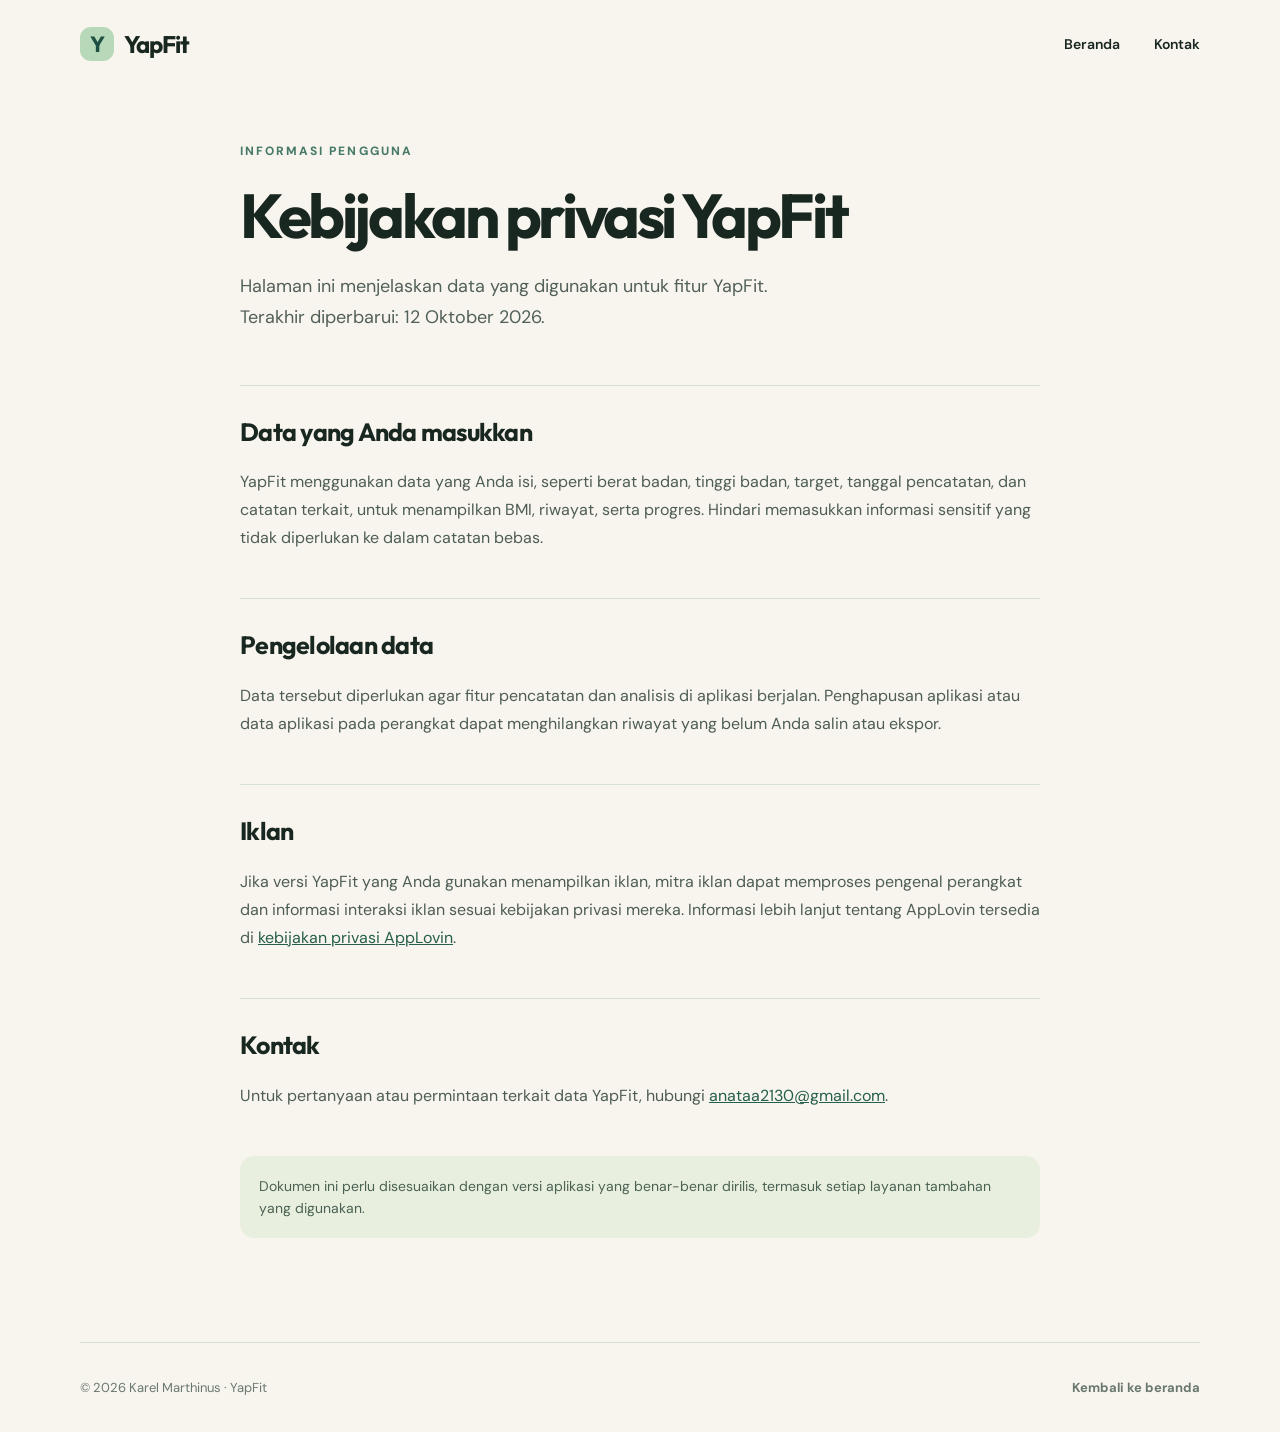
==== yapfit/privacy.html @ 2a293a20 "Publish YapFit developer website" ====
<!doctype html>
<html lang="id">
<head><meta charset="utf-8"><meta name="viewport" content="width=device-width, initial-scale=1"><meta name="theme-color" content="#f8f5ee"><meta name="description" content="Informasi privasi YapFit."><title>Privasi · YapFit</title><link rel="stylesheet" href="style.css"></head>
<body>
  <header class="topbar wrap"><a class="brand" href="./"><span class="mark">Y</span> YapFit</a><nav aria-label="Navigasi utama"><a href="./">Beranda</a><a href="mailto:anataa2130@gmail.com">Kontak</a></nav></header>
  <main class="policy wrap"><p class="eyebrow">INFORMASI PENGGUNA</p><h1>Kebijakan privasi YapFit</h1><p class="lead">Halaman ini menjelaskan data yang digunakan untuk fitur YapFit. Terakhir diperbarui: 12 Oktober 2026.</p>
  <section><h2>Data yang Anda masukkan</h2><p>YapFit menggunakan data yang Anda isi, seperti berat badan, tinggi badan, target, tanggal pencatatan, dan catatan terkait, untuk menampilkan BMI, riwayat, serta progres. Hindari memasukkan informasi sensitif yang tidak diperlukan ke dalam catatan bebas.</p></section>
  <section><h2>Pengelolaan data</h2><p>Data tersebut diperlukan agar fitur pencatatan dan analisis di aplikasi berjalan. Penghapusan aplikasi atau data aplikasi pada perangkat dapat menghilangkan riwayat yang belum Anda salin atau ekspor.</p></section>
  <section><h2>Iklan</h2><p>Jika versi YapFit yang Anda gunakan menampilkan iklan, mitra iklan dapat memproses pengenal perangkat dan informasi interaksi iklan sesuai kebijakan privasi mereka. Informasi lebih lanjut tentang AppLovin tersedia di <a href="https://www.applovin.com/privacy/" rel="noopener noreferrer">kebijakan privasi AppLovin</a>.</p></section>
  <section><h2>Kontak</h2><p>Untuk pertanyaan atau permintaan terkait data YapFit, hubungi <a href="mailto:anataa2130@gmail.com">anataa2130@gmail.com</a>.</p></section>
  <p class="policy-note">Dokumen ini perlu disesuaikan dengan versi aplikasi yang benar-benar dirilis, termasuk setiap layanan tambahan yang digunakan.</p>
  </main><footer class="wrap"><span>© 2026 Karel Marthinus · YapFit</span><a href="./">Kembali ke beranda</a></footer>
</body></html>
---- yapfit/style.css ----
@import url('https://fonts.googleapis.com/css2?family=DM+Sans:wght@400;500;600;700&family=Outfit:wght@400;500;600;700;800&display=swap');
:root{font-family:'DM Sans',system-ui,sans-serif;color:#192721;background:#f8f5ee}*{box-sizing:border-box}html{scroll-behavior:smooth}body{margin:0}a{color:inherit}h1,h2,h3,p{margin-top:0}.wrap{width:min(1120px,calc(100% - 48px));margin-inline:auto}.topbar{height:88px;display:flex;align-items:center;justify-content:space-between}.brand{text-decoration:none;font:700 24px Outfit,system-ui,sans-serif;display:flex;align-items:center;gap:10px;letter-spacing:-.04em}.mark{display:grid;place-items:center;width:34px;height:34px;background:#b8d9b9;border-radius:11px;color:#205044;font-size:22px}.topbar nav{display:flex;gap:34px}.topbar nav a{text-decoration:none;font-weight:600;font-size:14px}.topbar nav a:hover,footer a:hover{text-decoration:underline}.hero{min-height:650px;display:grid;grid-template-columns:1fr 1fr;align-items:center;gap:48px;padding:55px 0 88px}.eyebrow{font-size:12px;font-weight:800;letter-spacing:.17em;color:#477a68}.hero h1,.policy h1{font:700 clamp(44px,5.1vw,70px)/1.07 Outfit,system-ui,sans-serif;letter-spacing:-.055em;margin:23px 0}.hero h1 em{font-style:normal;color:#7dad78}.lead{font-size:18px;line-height:1.7;color:#516059;max-width:590px}.button{display:inline-flex;align-items:center;justify-content:space-between;gap:28px;margin-top:24px;background:#224f42;color:#fff;text-decoration:none;border-radius:14px;padding:16px 23px;font-weight:700;box-shadow:0 12px 30px #224f4222}.button:hover{background:#163d33}.status{font-size:13px;color:#76837d;margin:25px 0 0}.visual{height:500px;position:relative;display:grid;place-items:center;background:#e9efdf;border-radius:40px;overflow:hidden}.circle{position:absolute;border-radius:50%;background:#cfddc6}.c1{width:500px;height:500px;right:-230px;top:-240px}.c2{width:360px;height:360px;left:-180px;bottom:-185px}.phone{position:relative;width:245px;height:425px;background:#fff;border:8px solid #1e3430;border-radius:35px;padding:27px 17px;box-shadow:26px 35px 45px #41624c3b;transform:rotate(-6deg);z-index:1}.phone-head{display:flex;justify-content:space-between;align-items:center;color:#214c3c}.phone-logo{font:800 18px Outfit}.phone-kicker{font-size:9px;font-weight:800;letter-spacing:.14em;color:#81a091;margin-top:36px}.phone strong{font:700 26px/1.12 Outfit;letter-spacing:-.04em}.chart{height:110px;margin:20px 0;display:flex;align-items:flex-end;justify-content:space-between;gap:7px}.chart span{width:21px;border-radius:8px 8px 3px 3px;background:#bfd9ba}.chart span:nth-child(1){height:80%}.chart span:nth-child(2){height:62%}.chart span:nth-child(3){height:73%}.chart span:nth-child(4){height:54%}.chart span:nth-child(5){height:60%}.chart span:nth-child(6){height:41%}.chart span:nth-child(7){height:35%;background:#447f61}.phone-card{background:#f4f7ee;border-radius:13px;padding:14px}.phone-card b,.phone-card small{display:block}.phone-card b{font-size:12px}.phone-card small{font-size:9px;color:#708178;margin-top:4px}.sticker{position:absolute;z-index:2;right:25px;bottom:41px;width:112px;height:112px;border-radius:50%;display:grid;place-content:center;text-align:center;background:#ffdeb0;color:#57472b;font:700 13px/1.2 Outfit;transform:rotate(11deg);box-shadow:0 12px 20px #7b6d4a22}.features{background:#ecf1e9;padding:85px 0 95px}.features h2,.contact h2{font:700 clamp(32px,3.5vw,46px)/1.15 Outfit;letter-spacing:-.045em;max-width:650px}.grid{display:grid;grid-template-columns:repeat(3,1fr);gap:18px;margin-top:42px}.grid article{background:#fff;border-radius:22px;padding:30px;min-height:220px}.icon{font:700 13px Outfit;color:#398367;background:#e7f2e7;border-radius:9px;padding:9px}.grid h3{font:700 24px Outfit;margin:30px 0 12px}.grid p,.contact p{color:#596b60;line-height:1.6}.contact{padding:78px 0;display:flex;align-items:end;justify-content:space-between;gap:24px}.contact h2{margin-bottom:8px}.contact a{font-weight:700;color:#265f4b;text-underline-offset:5px}footer{border-top:1px solid #d8e1d5;min-height:90px;display:flex;align-items:center;justify-content:space-between;gap:20px;font-size:13px;color:#69786e}footer a{font-weight:700;text-decoration:none}.policy{padding:55px 0 90px;max-width:800px}.policy h1{font-size:clamp(42px,5vw,62px)}.policy .lead{margin-bottom:52px}.policy section{border-top:1px solid #d8e1d5;padding:30px 0}.policy h2{font:700 25px Outfit;letter-spacing:-.03em}.policy section p{line-height:1.75;color:#4d5d54}.policy section a{color:#265f4b}.policy-note{border-radius:14px;background:#e9efdf;padding:19px;line-height:1.6;font-size:14px;color:#4a6254}@media(max-width:760px){.wrap{width:min(100% - 36px,560px)}.topbar{height:74px}.topbar nav{gap:16px}.topbar nav a{font-size:12px}.hero{grid-template-columns:1fr;gap:32px;padding:45px 0 65px}.hero h1{font-size:46px}.lead{font-size:16px}.visual{height:410px}.phone{transform:rotate(-6deg) scale(.83)}.sticker{right:10px;bottom:25px}.features{padding:62px 0}.grid{grid-template-columns:1fr}.grid article{min-height:0}.contact{display:block}.contact a{overflow-wrap:anywhere}.policy{padding:38px 0 65px}}
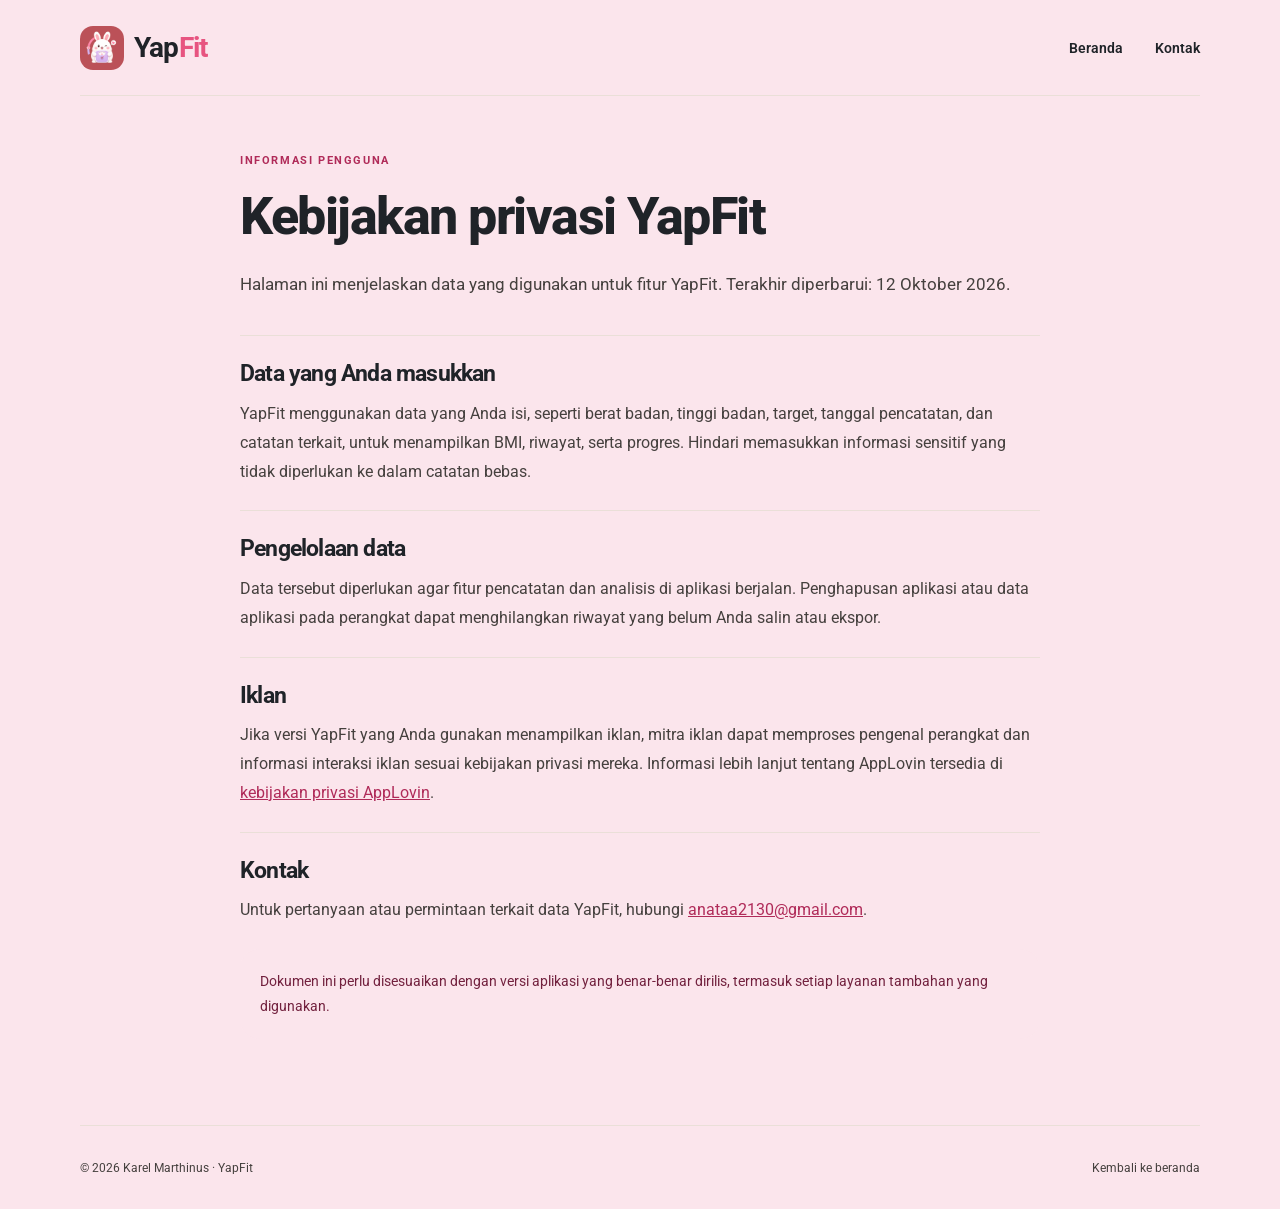
==== commit a9cbbf1e: "Align YapFit website with app branding and interface" ====
--- a/yapfit/privacy.html
+++ b/yapfit/privacy.html
@@ -1,8 +1,8 @@
 <!doctype html>
 <html lang="id">
-<head><meta charset="utf-8"><meta name="viewport" content="width=device-width, initial-scale=1"><meta name="theme-color" content="#f8f5ee"><meta name="description" content="Informasi privasi YapFit."><title>Privasi · YapFit</title><link rel="stylesheet" href="style.css"></head>
+<head><meta charset="utf-8"><meta name="viewport" content="width=device-width, initial-scale=1"><meta name="theme-color" content="#fbe5ec"><meta name="description" content="Informasi privasi YapFit."><title>Privasi · YapFit</title><link rel="icon" href="assets/app-icon.png"><link rel="stylesheet" href="style.css"></head>
 <body>
-  <header class="topbar wrap"><a class="brand" href="./"><span class="mark">Y</span> YapFit</a><nav aria-label="Navigasi utama"><a href="./">Beranda</a><a href="mailto:anataa2130@gmail.com">Kontak</a></nav></header>
+  <header class="topbar wrap"><a class="brand" href="./"><img src="assets/app-icon.png" width="44" height="44" alt=""><span>Yap<span class="fit">Fit</span></span></a><nav aria-label="Navigasi utama"><a href="./">Beranda</a><a href="mailto:anataa2130@gmail.com">Kontak</a></nav></header>
   <main class="policy wrap"><p class="eyebrow">INFORMASI PENGGUNA</p><h1>Kebijakan privasi YapFit</h1><p class="lead">Halaman ini menjelaskan data yang digunakan untuk fitur YapFit. Terakhir diperbarui: 12 Oktober 2026.</p>
   <section><h2>Data yang Anda masukkan</h2><p>YapFit menggunakan data yang Anda isi, seperti berat badan, tinggi badan, target, tanggal pencatatan, dan catatan terkait, untuk menampilkan BMI, riwayat, serta progres. Hindari memasukkan informasi sensitif yang tidak diperlukan ke dalam catatan bebas.</p></section>
   <section><h2>Pengelolaan data</h2><p>Data tersebut diperlukan agar fitur pencatatan dan analisis di aplikasi berjalan. Penghapusan aplikasi atau data aplikasi pada perangkat dapat menghilangkan riwayat yang belum Anda salin atau ekspor.</p></section>
--- a/yapfit/style.css
+++ b/yapfit/style.css
@@ -1,2 +1,150 @@
-@import url('https://fonts.googleapis.com/css2?family=DM+Sans:wght@400;500;600;700&family=Outfit:wght@400;500;600;700;800&display=swap');
-:root{font-family:'DM Sans',system-ui,sans-serif;color:#192721;background:#f8f5ee}*{box-sizing:border-box}html{scroll-behavior:smooth}body{margin:0}a{color:inherit}h1,h2,h3,p{margin-top:0}.wrap{width:min(1120px,calc(100% - 48px));margin-inline:auto}.topbar{height:88px;display:flex;align-items:center;justify-content:space-between}.brand{text-decoration:none;font:700 24px Outfit,system-ui,sans-serif;display:flex;align-items:center;gap:10px;letter-spacing:-.04em}.mark{display:grid;place-items:center;width:34px;height:34px;background:#b8d9b9;border-radius:11px;color:#205044;font-size:22px}.topbar nav{display:flex;gap:34px}.topbar nav a{text-decoration:none;font-weight:600;font-size:14px}.topbar nav a:hover,footer a:hover{text-decoration:underline}.hero{min-height:650px;display:grid;grid-template-columns:1fr 1fr;align-items:center;gap:48px;padding:55px 0 88px}.eyebrow{font-size:12px;font-weight:800;letter-spacing:.17em;color:#477a68}.hero h1,.policy h1{font:700 clamp(44px,5.1vw,70px)/1.07 Outfit,system-ui,sans-serif;letter-spacing:-.055em;margin:23px 0}.hero h1 em{font-style:normal;color:#7dad78}.lead{font-size:18px;line-height:1.7;color:#516059;max-width:590px}.button{display:inline-flex;align-items:center;justify-content:space-between;gap:28px;margin-top:24px;background:#224f42;color:#fff;text-decoration:none;border-radius:14px;padding:16px 23px;font-weight:700;box-shadow:0 12px 30px #224f4222}.button:hover{background:#163d33}.status{font-size:13px;color:#76837d;margin:25px 0 0}.visual{height:500px;position:relative;display:grid;place-items:center;background:#e9efdf;border-radius:40px;overflow:hidden}.circle{position:absolute;border-radius:50%;background:#cfddc6}.c1{width:500px;height:500px;right:-230px;top:-240px}.c2{width:360px;height:360px;left:-180px;bottom:-185px}.phone{position:relative;width:245px;height:425px;background:#fff;border:8px solid #1e3430;border-radius:35px;padding:27px 17px;box-shadow:26px 35px 45px #41624c3b;transform:rotate(-6deg);z-index:1}.phone-head{display:flex;justify-content:space-between;align-items:center;color:#214c3c}.phone-logo{font:800 18px Outfit}.phone-kicker{font-size:9px;font-weight:800;letter-spacing:.14em;color:#81a091;margin-top:36px}.phone strong{font:700 26px/1.12 Outfit;letter-spacing:-.04em}.chart{height:110px;margin:20px 0;display:flex;align-items:flex-end;justify-content:space-between;gap:7px}.chart span{width:21px;border-radius:8px 8px 3px 3px;background:#bfd9ba}.chart span:nth-child(1){height:80%}.chart span:nth-child(2){height:62%}.chart span:nth-child(3){height:73%}.chart span:nth-child(4){height:54%}.chart span:nth-child(5){height:60%}.chart span:nth-child(6){height:41%}.chart span:nth-child(7){height:35%;background:#447f61}.phone-card{background:#f4f7ee;border-radius:13px;padding:14px}.phone-card b,.phone-card small{display:block}.phone-card b{font-size:12px}.phone-card small{font-size:9px;color:#708178;margin-top:4px}.sticker{position:absolute;z-index:2;right:25px;bottom:41px;width:112px;height:112px;border-radius:50%;display:grid;place-content:center;text-align:center;background:#ffdeb0;color:#57472b;font:700 13px/1.2 Outfit;transform:rotate(11deg);box-shadow:0 12px 20px #7b6d4a22}.features{background:#ecf1e9;padding:85px 0 95px}.features h2,.contact h2{font:700 clamp(32px,3.5vw,46px)/1.15 Outfit;letter-spacing:-.045em;max-width:650px}.grid{display:grid;grid-template-columns:repeat(3,1fr);gap:18px;margin-top:42px}.grid article{background:#fff;border-radius:22px;padding:30px;min-height:220px}.icon{font:700 13px Outfit;color:#398367;background:#e7f2e7;border-radius:9px;padding:9px}.grid h3{font:700 24px Outfit;margin:30px 0 12px}.grid p,.contact p{color:#596b60;line-height:1.6}.contact{padding:78px 0;display:flex;align-items:end;justify-content:space-between;gap:24px}.contact h2{margin-bottom:8px}.contact a{font-weight:700;color:#265f4b;text-underline-offset:5px}footer{border-top:1px solid #d8e1d5;min-height:90px;display:flex;align-items:center;justify-content:space-between;gap:20px;font-size:13px;color:#69786e}footer a{font-weight:700;text-decoration:none}.policy{padding:55px 0 90px;max-width:800px}.policy h1{font-size:clamp(42px,5vw,62px)}.policy .lead{margin-bottom:52px}.policy section{border-top:1px solid #d8e1d5;padding:30px 0}.policy h2{font:700 25px Outfit;letter-spacing:-.03em}.policy section p{line-height:1.75;color:#4d5d54}.policy section a{color:#265f4b}.policy-note{border-radius:14px;background:#e9efdf;padding:19px;line-height:1.6;font-size:14px;color:#4a6254}@media(max-width:760px){.wrap{width:min(100% - 36px,560px)}.topbar{height:74px}.topbar nav{gap:16px}.topbar nav a{font-size:12px}.hero{grid-template-columns:1fr;gap:32px;padding:45px 0 65px}.hero h1{font-size:46px}.lead{font-size:16px}.visual{height:410px}.phone{transform:rotate(-6deg) scale(.83)}.sticker{right:10px;bottom:25px}.features{padding:62px 0}.grid{grid-template-columns:1fr}.grid article{min-height:0}.contact{display:block}.contact a{overflow-wrap:anywhere}.policy{padding:38px 0 65px}}
+@import url('https://fonts.googleapis.com/css2?family=Roboto:wght@400;500;600;700;800&display=swap');
+
+:root {
+  font-family: Roboto, Arial, sans-serif;
+  color: #1f2328;
+  background: #fbe5ec;
+  --pink: #e75480;
+  --accent: #b02b59;
+  --background: #fbe5ec;
+  --surface: #fef5f7;
+  --text-secondary: #45403e;
+  --border: #eadfd8;
+}
+* { box-sizing: border-box; }
+html { scroll-behavior: smooth; scroll-padding-top: 24px; }
+body { margin: 0; }
+a { color: inherit; }
+img { max-width: 100%; height: auto; }
+h1, h2, h3, p { margin-top: 0; }
+a:focus-visible { outline: 3px solid var(--accent); outline-offset: 5px; border-radius: 4px; }
+.wrap { width: min(1120px, calc(100% - 64px)); margin-inline: auto; }
+.skip-link { position: absolute; left: 20px; top: -100px; padding: 12px; background: white; z-index: 5; }
+.skip-link:focus { top: 12px; }
+.topbar { min-height: 96px; display: flex; align-items: center; justify-content: space-between; gap: 24px; border-bottom: 1px solid var(--border); }
+.brand { text-decoration: none; font-size: 28px; font-weight: 700; letter-spacing: -.8px; display: flex; align-items: center; gap: 10px; }
+.brand img { border-radius: 13px; }
+.fit { color: var(--pink); }
+.topbar nav { display: flex; gap: 32px; }
+.topbar nav a { font-size: 14px; font-weight: 600; text-decoration: none; padding-block: 12px; }
+.topbar nav a:hover, footer a:hover { color: var(--accent); text-decoration: underline; text-underline-offset: 5px; }
+.hero { display: grid; grid-template-columns: 1.1fr 1fr; align-items: center; gap: 64px; padding-block: 64px 80px; }
+.hero > * { min-width: 0; }
+.eyebrow { font-size: 11px; letter-spacing: 1.6px; font-weight: 700; color: var(--accent); margin-bottom: 18px; line-height: 1.6; }
+.pill { display: inline-flex; align-items: center; gap: 8px; padding: 8px 13px; border: 1px solid #efb9ca; border-radius: 28px; background: var(--surface); letter-spacing: .3px; font-size: 12px; }
+.status-dot { width: 6px; height: 6px; border-radius: 50%; display: inline-block; background: var(--accent); flex-shrink: 0; }
+h1 { font-size: clamp(38px, 4.2vw, 56px); line-height: 1.1; letter-spacing: -2px; font-weight: 800; margin: 12px 0 24px; }
+h1 > span { color: var(--accent); }
+.lead { font-size: 17px; line-height: 1.8; color: var(--text-secondary); max-width: 510px; }
+.hero-actions { display: flex; flex-wrap: wrap; gap: 22px; align-items: center; margin-top: 30px; }
+.button { display: inline-flex; gap: 26px; align-items: center; justify-content: center; background: var(--accent); color: white; border-radius: 18px; padding: 17px 23px; text-decoration: none; font-size: 14px; font-weight: 700; }
+.button:hover { background: #8c2045; }
+.text-link { font-size: 14px; font-weight: 600; text-underline-offset: 5px; color: var(--accent); }
+.status { margin: 16px 0 0; font-size: 12px; line-height: 1.6; color: var(--text-secondary); }
+.bunny-note { display: flex; align-items: center; gap: 12px; margin-top: 34px; }
+.bunny-note img { width: 92px; flex-shrink: 0; }
+.bunny-note p { font-size: 13px; line-height: 1.8; color: var(--text-secondary); margin: 0; }
+.bunny-note strong { color: #72213e; font-weight: 500; }
+.app-preview { margin: 0; background: #ffd3df; border: 1px solid #f2ccd8; border-radius: 32px; padding: 24px 26px 18px; display: flex; flex-direction: column; align-items: center; }
+.preview-label { display: flex; align-items: center; gap: 8px; font-size: 12px; color: #72213e; font-weight: 600; margin-bottom: 20px; }
+.phone { width: 290px; max-width: 100%; background: var(--background); border: 6px solid #3a2830; border-radius: 34px; padding-top: 17px; overflow: hidden; position: relative; box-shadow: 0 18px 35px #72213e20; }
+.phone-camera { width: 7px; height: 7px; background: #3a2830; border-radius: 50%; position: absolute; top: 6px; left: calc(50% - 3.5px); }
+.app-content { padding: 12px 14px 14px; }
+.app-wordmark { font-size: 24px; line-height: 1.2; font-weight: 700; margin-bottom: 14px; letter-spacing: -.7px; }
+.app-greeting { font-size: 20px; line-height: 1.3; margin: 0 0 4px; font-weight: 700; }
+.app-date { font-size: 11px; margin: 0 0 8px; color: var(--text-secondary); }
+.profile-chip { display: inline-flex; gap: 16px; border: 1px solid #c36282; border-radius: 16px; background: var(--surface); padding: 5px 10px; font-size: 10px; font-weight: 500; margin-bottom: 11px; }
+.app-card { background: var(--surface); border: 1px solid #c36282; border-radius: 20px; padding: 12px; margin-bottom: 10px; }
+.app-card > span { font-size: 11px; color: var(--text-secondary); }
+.app-card strong { display: block; font-weight: 700; }
+.app-card p { font-size: 10px; color: var(--text-secondary); line-height: 1.5; margin: 4px 0 0; }
+.weight-card { border-radius: 24px; padding: 17px 12px; }
+.weight-card strong { color: var(--accent); font-size: 36px; line-height: 1.25; margin-top: 5px; }
+.weight-card small { font-size: 26px; }
+.routine-card strong { font-size: 14px; margin-top: 4px; }
+.average-card strong { font-size: 21px; margin-top: 4px; }
+.average-card small { font-size: 14px; }
+.app-cta { color: white; background: var(--accent); border-radius: 14px; text-align: center; font-size: 12px; font-weight: 600; padding: 13px 5px; }
+.app-nav { display: grid; grid-template-columns: repeat(4, 1fr); padding: 8px 7px 12px; gap: 3px; box-shadow: 0 -2px 8px #72213e0b; }
+.app-nav > span { display: flex; flex-direction: column; align-items: center; gap: 4px; font-size: 9px; color: var(--text-secondary); padding: 6px 2px; border-radius: 10px; }
+.app-nav .selected { background: var(--accent); color: white; }
+.app-nav svg { height: 19px; width: 19px; fill: none; stroke: currentColor; stroke-width: 1.8; stroke-linecap: round; stroke-linejoin: round; }
+figcaption { text-align: center; font-size: 10px; line-height: 1.7; color: #72213e; margin-top: 17px; max-width: 310px; }
+.features { padding-block: 24px 64px; }
+.section-heading { display: flex; align-items: flex-end; justify-content: space-between; gap: 42px; margin-bottom: 28px; }
+h2 { font-size: clamp(28px, 3vw, 36px); line-height: 1.2; letter-spacing: -.8px; margin-bottom: 0; }
+.section-heading > p { max-width: 340px; color: var(--text-secondary); font-size: 14px; line-height: 1.8; margin: 0; }
+.feature-grid { display: grid; grid-template-columns: repeat(2, 1fr); gap: 16px; }
+.feature-card { background: var(--surface); border: 1px solid var(--border); border-radius: 24px; padding: 28px; }
+.feature-label { color: var(--accent); font-size: 10px; font-weight: 700; letter-spacing: 1.5px; }
+.feature-card h3 { font-size: 22px; letter-spacing: -.4px; margin: 16px 0 12px; }
+.feature-card p { font-size: 14px; color: var(--text-secondary); line-height: 1.8; margin-bottom: 20px; }
+.detail-chip { display: flex; flex-wrap: wrap; gap: 8px; font-size: 11px; color: #72213e; padding: 12px; background: var(--surface); border-radius: 12px; }
+.mini-segments { display: flex; border: 1px solid #eddae0; border-radius: 16px; padding: 4px; max-width: 260px; }
+.mini-segments span { width: 50%; padding: 8px; text-align: center; font-size: 12px; }
+.mini-segments span:first-child { background: var(--accent); color: white; border-radius: 12px; }
+.swatches { display: flex; gap: 10px; padding-block: 6px; }
+.swatches span { display: block; width: 24px; height: 24px; border-radius: 50%; background: var(--swatch); box-shadow: 0 0 0 3px white, 0 0 0 4px var(--border); }
+.companion { display: flex; align-items: center; gap: 40px; padding: 28px 48px; background: var(--background); border-radius: 32px; }
+.companion > img { width: 160px; flex-shrink: 0; }
+.companion p:last-child { max-width: 610px; line-height: 1.8; font-size: 15px; margin: 16px 0 0; color: var(--text-secondary); }
+.companion .eyebrow { margin-bottom: 12px; }
+.health-note { margin-top: 28px; padding: 20px 24px; border: 1px solid var(--border); border-radius: 20px; color: var(--text-secondary); }
+.health-note strong { font-size: 12px; }
+.health-note p { font-size: 12px; line-height: 1.8; margin: 8px 0 0; }
+.health-note p[lang=en] { font-size: 11px; }
+.contact { padding-block: 64px; display: flex; justify-content: space-between; align-items: center; gap: 24px; }
+.contact .eyebrow { margin-bottom: 10px; }
+.contact h2 { font-size: 28px; }
+.contact p:last-child { color: var(--text-secondary); font-size: 14px; margin: 12px 0 0; }
+.contact a { overflow-wrap: anywhere; }
+footer { border-top: 1px solid var(--border); display: flex; align-items: center; justify-content: space-between; min-height: 84px; gap: 20px; font-size: 12px; color: var(--text-secondary); }
+footer a { text-decoration: none; }
+.policy { max-width: 800px; padding-block: 56px 72px; }
+.policy h1 { font-size: clamp(36px, 5vw, 52px); letter-spacing: -1.5px; }
+.policy .lead { max-width: none; margin-bottom: 36px; }
+.policy section { padding-block: 24px; border-top: 1px solid var(--border); }
+.policy h2 { font-size: 23px; margin-bottom: 12px; }
+.policy section p { font-size: 16px; line-height: 1.8; color: var(--text-secondary); margin-bottom: 0; }
+.policy section a { color: var(--accent); }
+.policy-note { background: var(--background); border-radius: 20px; padding: 20px; font-size: 14px; line-height: 1.8; color: #72213e; }
+@media (max-width: 960px) {
+  .hero { gap: 32px; }
+  .hero-actions { gap: 16px; }
+  .app-preview { padding-inline: 16px; }
+}
+@media (max-width: 760px) {
+  .wrap { width: min(560px, calc(100% - 36px)); }
+  .topbar { min-height: 80px; gap: 12px; }
+  .brand { font-size: 24px; gap: 7px; }
+  .brand img { width: 36px; border-radius: 10px; }
+  .topbar nav { gap: 18px; }
+  .topbar nav a { font-size: 12px; }
+  .hero { grid-template-columns: 1fr; padding-block: 40px 52px; gap: 30px; }
+  h1 { font-size: clamp(36px, 8vw, 49px); letter-spacing: -1.3px; }
+  .lead { font-size: 16px; }
+  .bunny-note { margin-top: 20px; }
+  .bunny-note img { width: 76px; }
+  .app-preview { width: 100%; }
+  .features { padding-block: 8px 40px; }
+  .section-heading { display: block; }
+  .section-heading > p { margin-top: 18px; max-width: none; }
+  .feature-grid { grid-template-columns: 1fr; }
+  .feature-card { padding: 24px; }
+  .companion { gap: 16px; padding: 24px; flex-direction: column; text-align: center; }
+  .companion > img { width: 120px; }
+  .companion h2 { font-size: 28px; }
+  .health-note { padding: 18px; }
+  .contact { padding-block: 44px; display: block; }
+  .contact > a { display: inline-block; margin-top: 22px; }
+  footer { align-items: flex-start; flex-direction: column; justify-content: center; gap: 12px; padding-block: 24px; }
+  .policy { padding-block: 36px 48px; }
+}
+@media (max-width: 360px) {
+  .topbar nav { gap: 11px; }
+  .brand img { width: 30px; }
+  .brand { font-size: 22px; }
+  .app-preview { padding-inline: 10px; }
+  .hero-actions { align-items: flex-start; flex-direction: column; }
+}
+@media (prefers-reduced-motion: reduce) { html { scroll-behavior: auto; } }
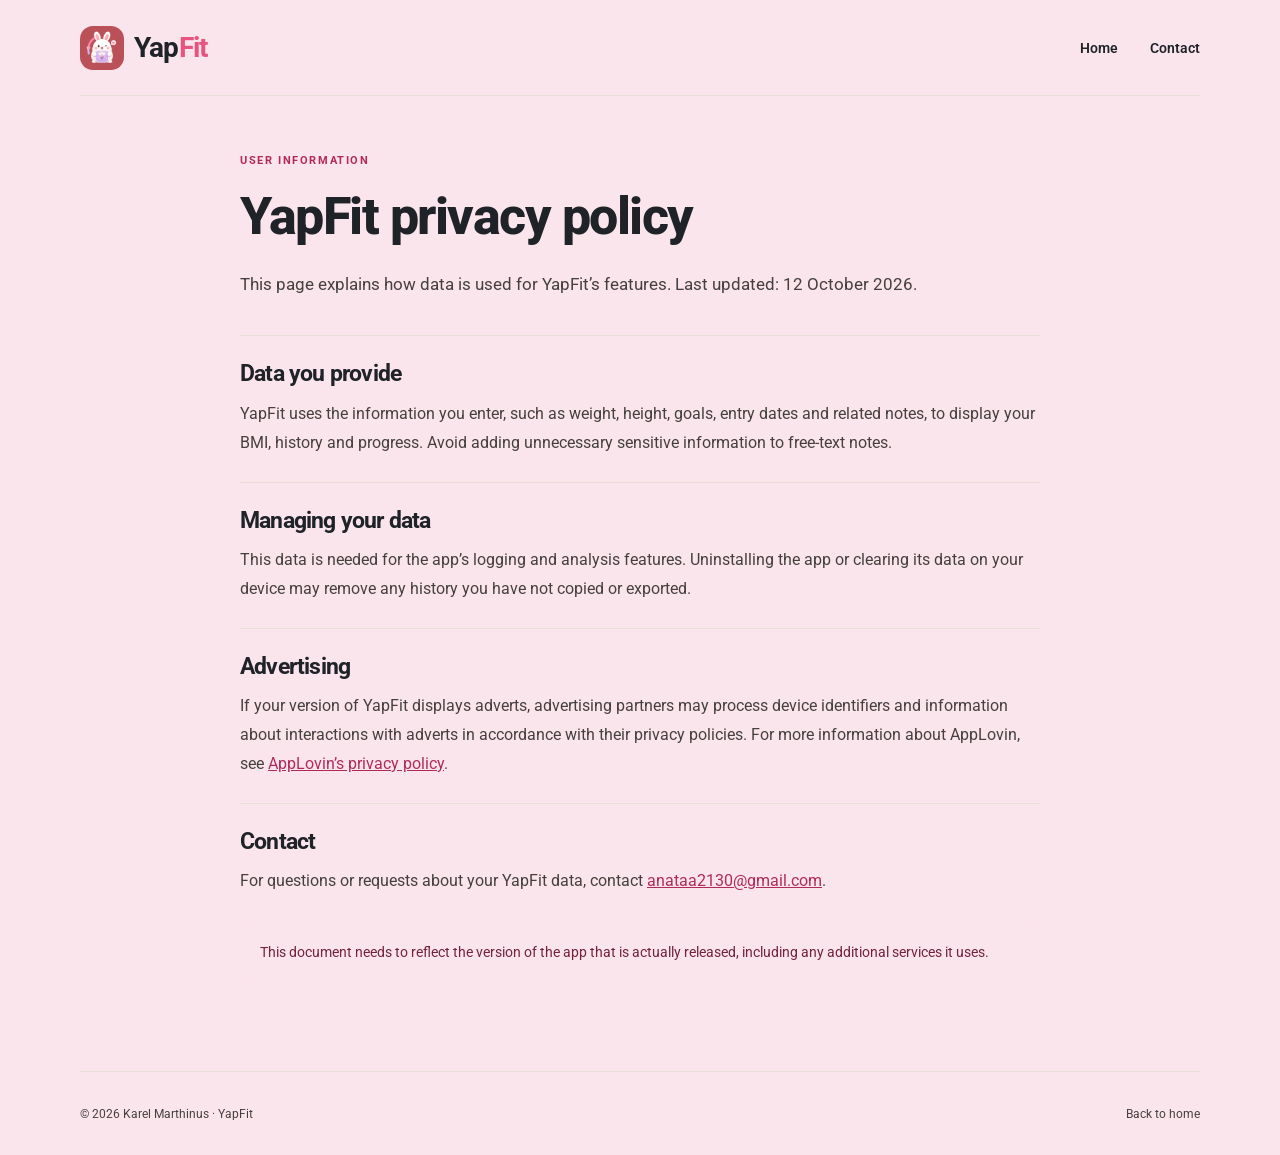
==== commit a3df6b84: "Localise YapFit website to British English" ====
--- a/yapfit/privacy.html
+++ b/yapfit/privacy.html
@@ -1,13 +1,13 @@
 <!doctype html>
-<html lang="id">
-<head><meta charset="utf-8"><meta name="viewport" content="width=device-width, initial-scale=1"><meta name="theme-color" content="#fbe5ec"><meta name="description" content="Informasi privasi YapFit."><title>Privasi · YapFit</title><link rel="icon" href="assets/app-icon.png"><link rel="stylesheet" href="style.css"></head>
+<html lang="en-GB">
+<head><meta charset="utf-8"><meta name="viewport" content="width=device-width, initial-scale=1"><meta name="theme-color" content="#fbe5ec"><meta name="description" content="Privacy information for YapFit."><title>Privacy · YapFit</title><link rel="icon" href="assets/app-icon.png"><link rel="stylesheet" href="style.css"></head>
 <body>
-  <header class="topbar wrap"><a class="brand" href="./"><img src="assets/app-icon.png" width="44" height="44" alt=""><span>Yap<span class="fit">Fit</span></span></a><nav aria-label="Navigasi utama"><a href="./">Beranda</a><a href="mailto:anataa2130@gmail.com">Kontak</a></nav></header>
-  <main class="policy wrap"><p class="eyebrow">INFORMASI PENGGUNA</p><h1>Kebijakan privasi YapFit</h1><p class="lead">Halaman ini menjelaskan data yang digunakan untuk fitur YapFit. Terakhir diperbarui: 12 Oktober 2026.</p>
-  <section><h2>Data yang Anda masukkan</h2><p>YapFit menggunakan data yang Anda isi, seperti berat badan, tinggi badan, target, tanggal pencatatan, dan catatan terkait, untuk menampilkan BMI, riwayat, serta progres. Hindari memasukkan informasi sensitif yang tidak diperlukan ke dalam catatan bebas.</p></section>
-  <section><h2>Pengelolaan data</h2><p>Data tersebut diperlukan agar fitur pencatatan dan analisis di aplikasi berjalan. Penghapusan aplikasi atau data aplikasi pada perangkat dapat menghilangkan riwayat yang belum Anda salin atau ekspor.</p></section>
-  <section><h2>Iklan</h2><p>Jika versi YapFit yang Anda gunakan menampilkan iklan, mitra iklan dapat memproses pengenal perangkat dan informasi interaksi iklan sesuai kebijakan privasi mereka. Informasi lebih lanjut tentang AppLovin tersedia di <a href="https://www.applovin.com/privacy/" rel="noopener noreferrer">kebijakan privasi AppLovin</a>.</p></section>
-  <section><h2>Kontak</h2><p>Untuk pertanyaan atau permintaan terkait data YapFit, hubungi <a href="mailto:anataa2130@gmail.com">anataa2130@gmail.com</a>.</p></section>
-  <p class="policy-note">Dokumen ini perlu disesuaikan dengan versi aplikasi yang benar-benar dirilis, termasuk setiap layanan tambahan yang digunakan.</p>
-  </main><footer class="wrap"><span>© 2026 Karel Marthinus · YapFit</span><a href="./">Kembali ke beranda</a></footer>
+  <header class="topbar wrap"><a class="brand" href="./"><img src="assets/app-icon.png" width="44" height="44" alt=""><span>Yap<span class="fit">Fit</span></span></a><nav aria-label="Main navigation"><a href="./">Home</a><a href="mailto:anataa2130@gmail.com">Contact</a></nav></header>
+  <main class="policy wrap"><p class="eyebrow">USER INFORMATION</p><h1>YapFit privacy policy</h1><p class="lead">This page explains how data is used for YapFit’s features. Last updated: 12 October 2026.</p>
+  <section><h2>Data you provide</h2><p>YapFit uses the information you enter, such as weight, height, goals, entry dates and related notes, to display your BMI, history and progress. Avoid adding unnecessary sensitive information to free-text notes.</p></section>
+  <section><h2>Managing your data</h2><p>This data is needed for the app’s logging and analysis features. Uninstalling the app or clearing its data on your device may remove any history you have not copied or exported.</p></section>
+  <section><h2>Advertising</h2><p>If your version of YapFit displays adverts, advertising partners may process device identifiers and information about interactions with adverts in accordance with their privacy policies. For more information about AppLovin, see <a href="https://www.applovin.com/privacy/" rel="noopener noreferrer">AppLovin’s privacy policy</a>.</p></section>
+  <section><h2>Contact</h2><p>For questions or requests about your YapFit data, contact <a href="mailto:anataa2130@gmail.com">anataa2130@gmail.com</a>.</p></section>
+  <p class="policy-note">This document needs to reflect the version of the app that is actually released, including any additional services it uses.</p>
+  </main><footer class="wrap"><span>© 2026 Karel Marthinus · YapFit</span><a href="./">Back to home</a></footer>
 </body></html>
